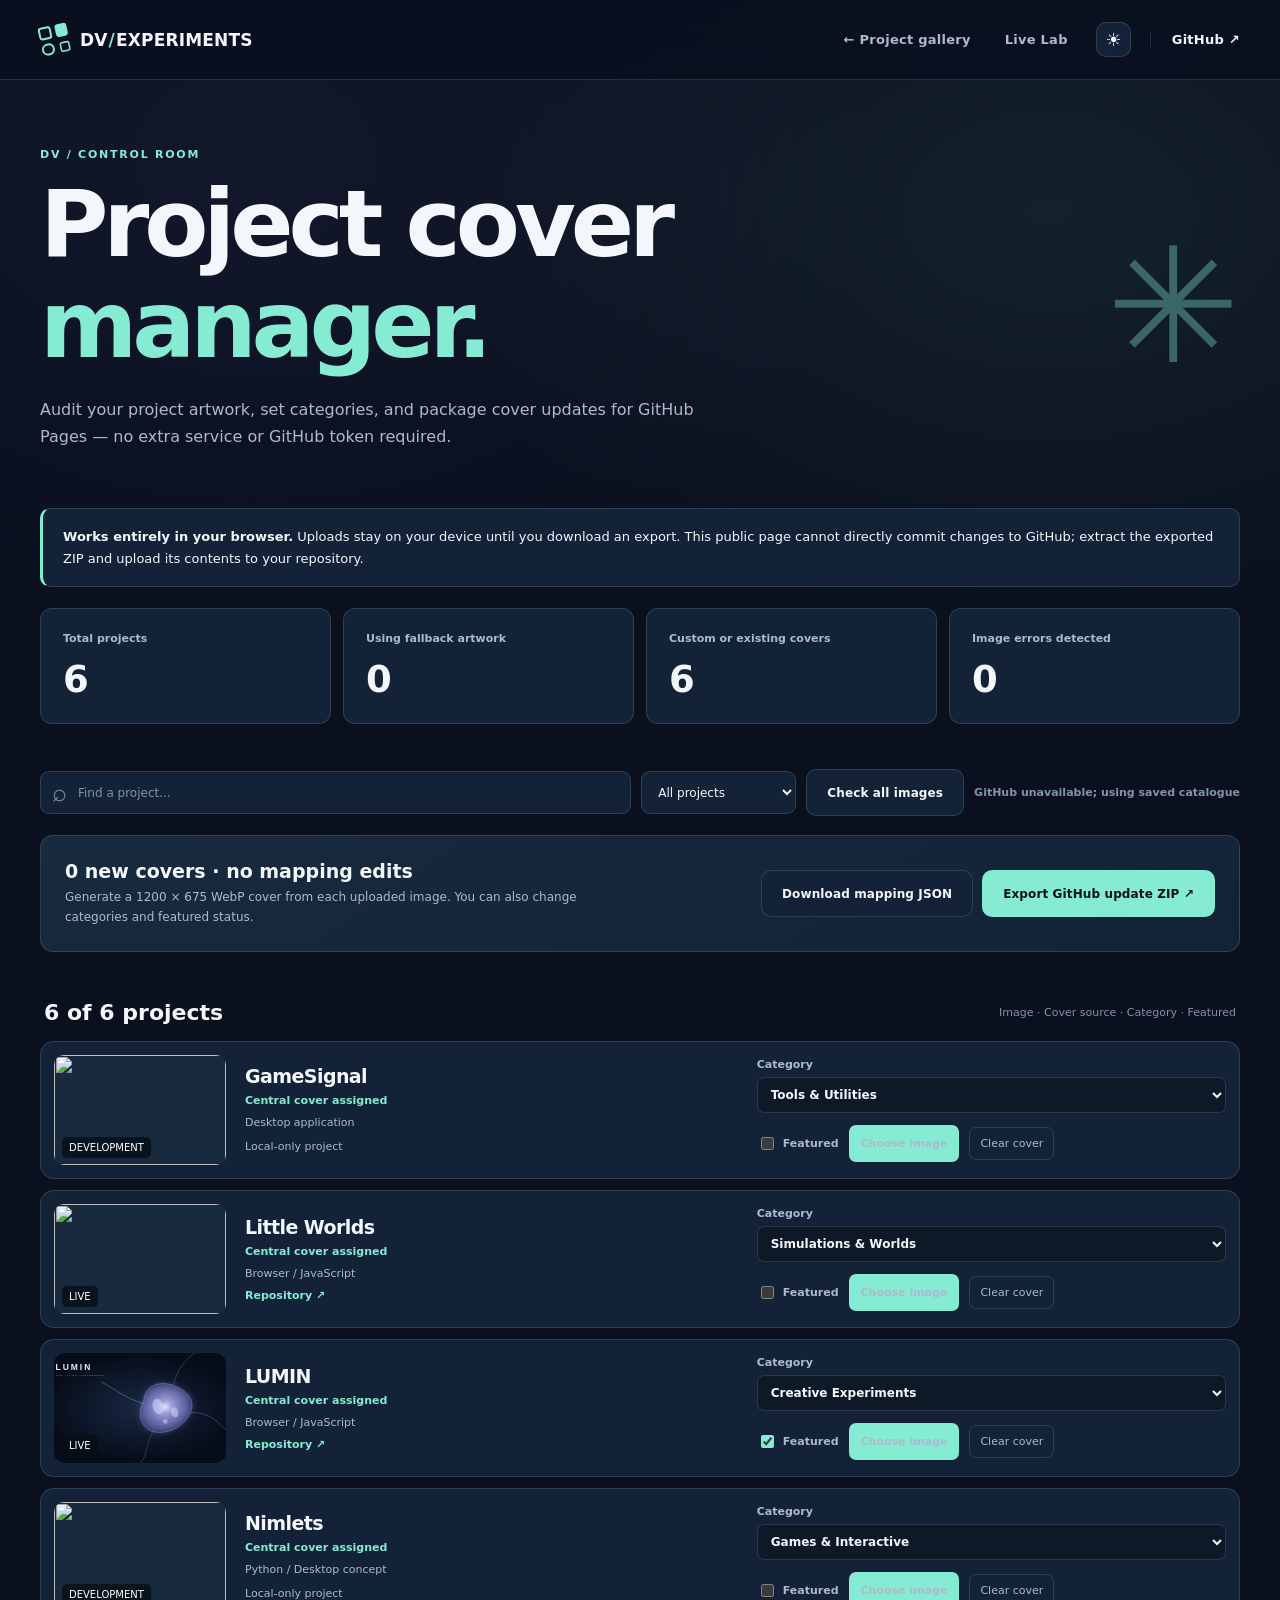
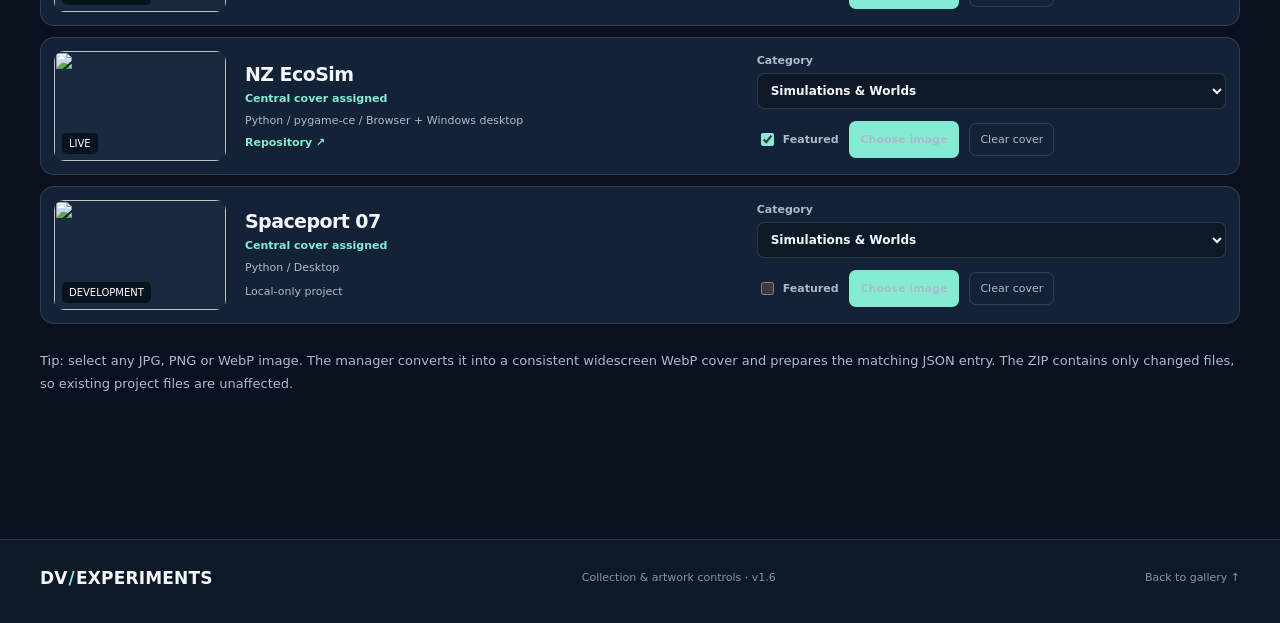
==== manage.html @ 73d59126 "Add files via upload" ====
<!doctype html>
<html lang="en">
<head>
  <meta charset="utf-8"><meta name="viewport" content="width=device-width, initial-scale=1">
  <meta name="theme-color" content="#0b1220"><meta name="description" content="Audit and prepare cover artwork updates for DV Experiments.">
  <title>Project Cover Manager — DV Experiments</title>
  <link rel="icon" type="image/svg+xml" href="favicon.svg"><link rel="stylesheet" href="assets/styles.css?v=1.6.0"><link rel="stylesheet" href="assets/manager.css?v=1.6.0">
  <script defer src="assets/projects.js?v=1.6.0"></script>
  <script defer src="assets/collection.js?v=1.6.0"></script>
  <script defer src="assets/project-sync.js?v=1.6.0"></script>
  <script defer src="assets/manager.js?v=1.6.0"></script>
</head>
<body data-page="manage">
<a href="#main" class="skip-link">Skip to manager</a>
<header class="site-header"><nav class="nav shell" aria-label="Main navigation">
  <a class="brand" href="./"><span class="brand-mark" aria-hidden="true"><span></span><span></span><span></span><span></span></span><span class="brand-wordmark">DV<span class="brand-slash">/</span>EXPERIMENTS</span></a>
  <div class="nav-links"><a href="./#projects">← Project gallery</a><a href="./#live">Live Lab</a></div>
  <div class="nav-actions"><button class="icon-button theme-toggle" type="button" aria-label="Switch to light theme" title="Toggle colour theme"><span class="theme-icon" aria-hidden="true">☀</span></button><a class="nav-github" href="https://github.com/DVExperiments/dvexperiments.github.io" target="_blank" rel="noopener noreferrer">GitHub ↗</a></div>
</nav></header>
<main id="main" class="shell manager-main">
  <div class="manager-heading"><div><p class="section-kicker">DV / CONTROL ROOM</p><h1>Project cover<br><span class="gradient-text">manager.</span></h1><p>Audit your project artwork, set categories, and package cover updates for GitHub Pages — no extra service or GitHub token required.</p></div><div class="manager-mark" aria-hidden="true">✳</div></div>
  <div class="manager-note"><strong>Works entirely in your browser.</strong> Uploads stay on your device until you download an export. This public page cannot directly commit changes to GitHub; extract the exported ZIP and upload its contents to your repository.</div>
  <div class="manager-stats" aria-live="polite"><div><span>Total projects</span><strong id="m-total">—</strong></div><div><span>Using fallback artwork</span><strong id="m-fallback">—</strong></div><div><span>Custom or existing covers</span><strong id="m-custom">—</strong></div><div><span>Image errors detected</span><strong id="m-broken">—</strong></div></div>
  <section class="manager-actions" aria-label="Cover management actions">
    <div class="manager-toolbar"><label class="search-wrap"><span aria-hidden="true">⌕</span><span class="visually-hidden">Search projects</span><input id="m-search" type="search" placeholder="Find a project..."></label><label class="select-wrap"><span class="visually-hidden">Show projects</span><select id="m-filter"><option value="all">All projects</option><option value="missing">Needs artwork</option><option value="broken">Broken images</option><option value="staged">Pending updates</option></select></label><button class="button button-outline" id="m-check" type="button">Check all images</button><span id="m-sync" class="manager-sync" role="status">Loading catalogue…</span></div>
    <div class="manager-export"><div><strong id="m-pending">No changes prepared</strong><small>Generate a 1200 × 675 WebP cover from each uploaded image. You can also change categories and featured status.</small></div><div class="manager-export-buttons"><button type="button" class="button button-outline" id="m-download-json">Download mapping JSON</button><button type="button" class="button button-primary" id="m-export">Export GitHub update ZIP ↗</button></div></div>
  </section>
  <section aria-label="Project artwork audit"><div class="manager-list-heading"><strong id="m-result">Projects</strong><span>Image · Cover source · Category · Featured</span></div><div id="m-grid" class="manager-projects"></div><p class="manager-help">Tip: select any JPG, PNG or WebP image. The manager converts it into a consistent widescreen WebP cover and prepares the matching JSON entry. The ZIP contains only changed files, so existing project files are unaffected.</p></section>
</main>
<footer class="footer"><div class="shell footer-inner"><a class="brand footer-brand" href="./"><span class="brand-wordmark">DV<span class="brand-slash">/</span>EXPERIMENTS</span></a><span>Collection & artwork controls · v1.6</span><div><a href="./#projects">Back to gallery ↑</a></div></div></footer>
</body>
</html>
---- assets/styles.css ----
:root{color-scheme:dark;--bg:#0a101e;--bg2:#0e1928;--surface:#142237;--surface2:#182a3e;--surface3:#21334a;--text:#f3f7fb;--muted:#adbacb;--soft:#8094aa;--line:rgba(183,214,227,.16);--accent:#85ecd3;--accent-rgb:133,236,211;--secondary-accent:#c2a8ff;--shadow:0 22px 70px rgba(0,0,0,.2);--outline:#d9fef4;font-family:Inter,ui-sans-serif,system-ui,-apple-system,BlinkMacSystemFont,"Segoe UI",sans-serif;font-synthesis:none}
:root[data-theme="light"]{color-scheme:light;--bg:#f5f7f7;--bg2:#edf2f1;--surface:#fff;--surface2:#e7efee;--surface3:#dce9e7;--text:#152435;--muted:#516575;--soft:#5d7886;--line:rgba(26,67,77,.16);--accent:#007b65;--accent-rgb:0,123,101;--secondary-accent:#6250bb;--shadow:0 20px 40px rgba(24,51,63,.07);--outline:#008d77}
*{box-sizing:border-box}html{scroll-behavior:smooth;scroll-padding-top:100px}body{margin:0;background:var(--bg);color:var(--text);min-width:320px;-webkit-font-smoothing:antialiased}body::before{content:"";position:absolute;z-index:-1;top:0;left:0;right:0;height:920px;pointer-events:none;background:radial-gradient(ellipse at 82% 23%,rgba(var(--accent-rgb),.08),transparent 43%),radial-gradient(ellipse at 20% 17%,rgba(102,92,180,.09),transparent 43%)}a{color:inherit;text-decoration:none}button,input,select{font:inherit}button{cursor:pointer}img{display:block;max-width:100%}h1,h2,h3,p{margin-top:0}h1,h2,h3{letter-spacing:-.055em}::selection{background:var(--accent);color:var(--bg)}:focus-visible{outline:3px solid var(--outline);outline-offset:4px}.shell{width:min(1200px,calc(100% - 68px));margin-inline:auto}.visually-hidden{position:absolute;width:1px;height:1px;clip-path:inset(50%);white-space:nowrap;overflow:hidden}.skip-link{position:absolute;z-index:999;top:-60px;left:20px;padding:12px 18px;background:var(--accent);color:var(--bg);border-radius:8px}.skip-link:focus{top:12px}.period{color:var(--accent)}
.site-header{position:sticky;z-index:50;top:0;background:color-mix(in srgb,var(--bg) 87%,transparent);backdrop-filter:blur(20px);border-bottom:1px solid var(--line)}.nav{height:79px;display:flex;align-items:center;gap:28px}.brand{display:inline-flex;align-items:center;gap:11px;white-space:nowrap}.brand-mark{width:29px;height:29px;display:grid;grid-template-columns:1fr 1fr;gap:4px;transform:rotate(-12deg)}.brand-mark span{display:block;border:2px solid var(--accent);border-radius:3px}.brand-mark span:nth-child(2){background:var(--accent)}.brand-mark span:nth-child(3){border-radius:100%}.brand-mark span:nth-child(4){transform:scale(.78)}.brand-wordmark{font-size:17px;font-weight:900;letter-spacing:.01em}.brand-slash{color:var(--accent);padding:0 1px}.nav-links{margin-left:auto;display:flex;gap:34px;align-items:center}.nav-links a,.nav-github{font-size:13px;font-weight:700;letter-spacing:.02em;color:var(--muted);transition:color .2s}.nav-links a:hover,.nav-github:hover{color:var(--accent)}.nav-actions{display:flex;gap:19px;align-items:center}.icon-button{width:35px;height:35px;border-radius:10px;border:1px solid var(--line);color:var(--text);background:var(--surface);font-size:18px;transition:background .2s}.icon-button:hover{background:var(--surface3)}.nav-github{border-left:1px solid var(--line);padding-left:21px;color:var(--text)}.nav-github span{color:var(--accent);margin-left:3px}
.hero{display:grid;grid-template-columns:1.06fr .94fr;align-items:center;gap:34px;padding-block:100px 104px;min-height:676px}.eyebrow,.section-kicker{color:var(--accent);font-size:11px;letter-spacing:.16em;font-weight:850}.eyebrow{display:flex;align-items:center;gap:10px;white-space:nowrap}.eyebrow-line{display:inline-block;width:22px;height:2px;background:var(--accent)}.hero-star{color:var(--secondary-accent)}.hero h1{font-size:clamp(56px,6.15vw,90px);line-height:1.05;font-weight:850;letter-spacing:-.077em;margin:26px 0 22px}.gradient-text{color:var(--accent)}.hero-lead{font-size:clamp(16px,1.55vw,20px);line-height:1.66;max-width:570px;color:var(--text);letter-spacing:-.017em;margin-bottom:10px}.hero-sub{max-width:515px;font-size:14px;line-height:1.8;color:var(--muted);margin-bottom:29px}.hero-buttons,.feature-buttons{display:flex;align-items:center;gap:15px;flex-wrap:wrap}.button{display:inline-flex;align-items:center;justify-content:center;gap:23px;min-height:47px;border-radius:10px;border:1px solid transparent;padding:12px 20px;font-size:12px;font-weight:850;letter-spacing:.01em;transition:transform .2s,background .2s,border-color .2s}.button:hover{transform:translateY(-2px)}.button-primary{background:var(--accent);color:var(--bg)}:root[data-theme="light"] .button-primary{color:#fff}.button-primary:hover{background:color-mix(in srgb,var(--accent) 78%,#fff)}.button-quiet{background:transparent;border:1px solid var(--line);color:var(--text)}.button-quiet:hover,.button-outline:hover{border-color:var(--accent)}.button-quiet span{color:var(--accent)}.button-outline{border-color:var(--line);color:var(--text);background:var(--surface)}.hero-stats{display:flex;gap:31px;margin-top:48px}.hero-stats>div{padding-right:28px;border-right:1px solid var(--line);display:flex;flex-direction:column;gap:5px}.hero-stats>div:last-child{border:0}.hero-stats strong{font-size:24px;letter-spacing:-.07em;font-weight:800}.hero-stats span{color:var(--soft);font-size:10px;letter-spacing:.12em;font-weight:750}
.hero-art{position:relative;min-width:0;display:flex;align-items:center;justify-content:center;padding:45px 0 35px}.art-orbit{position:absolute;border:1px solid rgba(var(--accent-rgb),.16);border-radius:50%;pointer-events:none}.orbit-one{width:110%;aspect-ratio:1;transform:rotate(22deg)}.orbit-two{width:84%;aspect-ratio:1;transform:rotate(-37deg);border-style:dashed}.hero-window{position:relative;z-index:2;width:min(100%,512px);background:#121e2b;border:1px solid rgba(204,249,237,.25);border-radius:15px;overflow:hidden;transform:rotate(2deg);box-shadow:0 40px 80px rgba(0,0,0,.40),0 0 100px rgba(89,218,182,.05);transition:transform .3s}.hero-window:hover{transform:rotate(0deg) translateY(-3px)}.window-bar{height:39px;background:#202e3e;display:flex;align-items:center;justify-content:space-between;padding:0 15px;color:#c6d6df;font-size:9px;letter-spacing:.14em;font-weight:750}.window-dots{display:flex;gap:5px}.window-dots i{display:block;width:6px;height:6px;border-radius:50%;background:#7e8b9e}.window-dots i:first-child{background:#da867b}.window-dots i:nth-child(2){background:#e4c480}.window-dots i:nth-child(3){background:#82cfae}.window-control{font-size:14px}.hero-window-image{display:block;overflow:hidden}.hero-window-image img{width:100%;aspect-ratio:1.27;object-fit:cover;transition:transform .45s}.hero-window-image:hover img{transform:scale(1.045)}.window-bottom{background:#141f2e;display:flex;align-items:center;justify-content:space-between;padding:18px 22px;color:#fff}.window-bottom>div{display:flex;flex-direction:column;gap:7px}.window-bottom strong{font-size:23px;letter-spacing:-.045em}.live-indicator{display:inline-flex;align-items:center;gap:8px;color:var(--accent);font-size:10px;letter-spacing:.12em;font-weight:850}.window-bottom .live-indicator{color:#85ecd3}.pulse-dot,.status-dot{display:inline-block;flex:0 0 auto;width:7px;height:7px;border-radius:50%;background:#65dcae;box-shadow:0 0 0 4px rgba(101,220,174,.13)}.pulse-dot{animation:pulse 2.1s ease-in-out infinite}.status-dot{background:var(--soft);box-shadow:none}.small-arrow{width:38px;height:38px;border:1px solid rgba(233,248,241,.25);border-radius:50%;display:grid;place-items:center;color:#85ecd3;font-size:21px;transition:background .2s}.small-arrow:hover{background:rgba(133,236,211,.15)}.floating-note{position:absolute;z-index:3;color:var(--accent);font-size:9px;letter-spacing:.19em;font-weight:800}.note-a{left:-17px;top:12px}.note-b{right:-10px;bottom:5px}
.marquee-band{overflow:hidden;background:var(--accent);color:var(--bg);height:42px;display:flex;align-items:center;transform:rotate(-1deg) scale(1.015)}:root[data-theme="light"] .marquee-band{color:white}.marquee-track{white-space:nowrap;word-spacing:.28em;font-size:11px;font-weight:900;letter-spacing:.16em;animation:drift 32s linear infinite}.marquee-track span{padding:0 22px}@keyframes drift{from{transform:translateX(0)}to{transform:translateX(-25%)}}@keyframes pulse{50%{box-shadow:0 0 0 7px rgba(101,220,174,.04)}}.section-space{padding-top:116px;padding-bottom:116px}.section-heading{display:flex;justify-content:space-between;align-items:end;gap:20px;margin-bottom:38px}.section-heading h2,.about-section h2,.next-project h2{font-size:clamp(36px,4.1vw,56px);font-weight:800;line-height:1.12;margin:13px 0 14px}.section-heading p:not(.section-kicker){color:var(--muted);max-width:600px;font-size:15px;line-height:1.6;margin:0}.heading-aside{display:flex;align-items:center;gap:16px;color:var(--soft);font-size:10px;letter-spacing:.12em;font-weight:800;line-height:1.8}.asterisk{font-size:55px;color:var(--accent);line-height:1}
.project-toolbar{display:flex;gap:20px;justify-content:space-between;align-items:center;flex-wrap:wrap;margin-bottom:16px}.filter-chips{display:flex;gap:7px;flex-wrap:wrap}.filter-chip{border:1px solid var(--line);border-radius:8px;background:var(--surface);color:var(--muted);font-size:12px;font-weight:730;padding:11px 15px;transition:all .2s}.filter-chip:hover{border-color:var(--accent);color:var(--text)}.filter-chip.is-active{background:var(--accent);color:var(--bg);border-color:var(--accent)}:root[data-theme="light"] .filter-chip.is-active{color:#fff}.toolbar-controls{display:flex;gap:9px;align-items:center}.search-wrap{width:210px;display:flex;align-items:center;gap:9px;border:1px solid var(--line);background:var(--surface);padding:0 11px;border-radius:9px}.search-wrap>span:not(.visually-hidden){font-size:25px;line-height:1;color:var(--soft)}.search-wrap:focus-within{border-color:var(--accent)}.search-wrap input{width:100%;min-width:0;background:transparent;color:var(--text);outline:none;border:0;font-size:12px;height:41px}.search-wrap input::placeholder{color:var(--soft)}.select-wrap select{height:43px;max-width:147px;background:var(--surface);border:1px solid var(--line);border-radius:9px;color:var(--text);font-size:12px;padding:0 28px 0 12px;cursor:pointer}.results-line{display:flex;justify-content:space-between;align-items:center;border-bottom:1px solid var(--line);margin-bottom:28px;padding-bottom:13px;color:var(--soft);font-size:11px;font-weight:800;letter-spacing:.08em}.sort-note{color:var(--soft);font-size:10px}.project-grid{display:grid;grid-template-columns:repeat(3,minmax(0,1fr));gap:21px}.project-card{background:var(--surface);border:1px solid var(--line);border-radius:14px;min-width:0;overflow:hidden;display:flex;flex-direction:column;transition:transform .25s,border-color .25s,box-shadow .25s}.project-card:hover{transform:translateY(-5px);border-color:rgba(var(--accent-rgb),.5);box-shadow:var(--shadow)}.card-visual{position:relative;display:block;overflow:hidden;background:var(--surface3);aspect-ratio:1.6}.card-visual img{height:100%;width:100%;object-fit:cover;transition:transform .5s}.project-card:hover .card-visual img{transform:scale(1.055)}.visual-index{position:absolute;top:15px;left:16px;font-size:9px;letter-spacing:.15em;color:#fff;font-weight:900;text-shadow:0 2px 8px rgba(0,0,0,.7)}.visual-arrow{position:absolute;right:14px;bottom:13px;width:32px;height:32px;display:grid;place-items:center;background:rgba(12,25,39,.6);border:1px solid rgba(255,255,255,.2);border-radius:50%;color:#fff;font-size:18px}.card-body{padding:23px 23px 18px;display:flex;flex:1;flex-direction:column}.card-meta{display:flex;align-items:center;justify-content:space-between;gap:9px;margin-bottom:15px}.card-meta>span:last-child{font-size:9px;color:var(--soft);font-weight:850;letter-spacing:.12em}.status-pill{white-space:nowrap;display:inline-flex;align-items:center;gap:9px;padding:7px 9px;border-radius:5px;border:1px solid var(--line);color:var(--muted);font-size:10px;font-weight:850;letter-spacing:.018em}.status-live{background:rgba(var(--accent-rgb),.08);border-color:rgba(var(--accent-rgb),.27);color:var(--accent)}.status-repository .status-dot{background:#b4a4fa}.status-development .status-dot{background:#d8a171}.card-title-link{display:flex;align-items:center;justify-content:space-between;gap:12px}.card-title-link h3{font-size:25px;line-height:1.2;margin:0;letter-spacing:-.05em}.card-title-link span{font-size:19px;color:var(--accent)}.card-body>p{font-size:12px;line-height:1.75;color:var(--muted);margin:13px 0 22px;flex:1}.card-bottom{border-top:1px solid var(--line);padding-top:16px;display:flex;justify-content:space-between;gap:10px;align-items:center}.card-bottom>span{font-size:10px;color:var(--soft)}.card-bottom>a{color:var(--accent);font-size:9px;letter-spacing:.08em;font-weight:850}.card-bottom>a:hover{text-decoration:underline}.empty-state{text-align:center;padding:80px 20px;border:1px dashed var(--line);border-radius:14px}.empty-state[hidden]{display:none}.empty-state>span{font-size:57px;color:var(--accent)}.empty-state h3{font-size:27px;margin:3px 0 9px}.empty-state p{color:var(--muted);margin-bottom:22px}
.feature-band{background:linear-gradient(140deg,var(--bg2),var(--surface));border-top:1px solid var(--line);border-bottom:1px solid var(--line)}.feature-layout{display:grid;grid-template-columns:.89fr 1.11fr;gap:75px;align-items:center}.feature-copy h2{font-size:clamp(39px,4.45vw,66px);line-height:1.12;margin:16px 0 21px}.feature-copy .live-indicator{margin-top:39px}.feature-copy>p:not(.section-kicker){max-width:460px;color:var(--muted);font-size:15px;line-height:1.85;margin-bottom:25px}.feature-buttons{margin-bottom:38px}.text-link{font-size:12px;color:var(--text);font-weight:800}.text-link span{color:var(--accent);margin-left:4px}.text-link:hover{color:var(--accent)}.feature-detail{display:flex;gap:23px;color:var(--soft);font-size:10px;font-weight:800;letter-spacing:.06em;flex-wrap:wrap}.feature-visual{position:relative;padding:25px 0}.feature-frame{transform:rotate(-2deg);border:1px solid var(--line);background:var(--bg);box-shadow:var(--shadow);border-radius:13px;overflow:hidden}.feature-frame img{width:100%;aspect-ratio:1.65;object-fit:cover}.feature-frame-head,.feature-frame-foot{display:flex;align-items:center;justify-content:space-between;padding:13px 18px;font-size:10px;color:var(--muted);font-weight:750;letter-spacing:.06em}.feature-frame-head{background:var(--surface3)}.feature-frame-foot{background:var(--surface);color:var(--soft)}.feature-frame-foot>span:first-child{display:flex;align-items:center;gap:10px}.feature-annotation{position:absolute;bottom:5px;right:-8px;color:var(--accent);font-size:10px;letter-spacing:.15em;font-weight:800}.about-layout{display:grid;grid-template-columns:1fr 1fr;gap:75px}.about-section h2{font-size:clamp(40px,4.8vw,72px)}.about-copy{padding-top:28px}.about-copy p{font-size:17px;line-height:1.9;color:var(--muted)}.about-links{display:flex;gap:30px;flex-wrap:wrap;margin-top:27px}.about-links a{font-weight:800;font-size:12px;padding-bottom:8px;border-bottom:1px solid var(--accent)}.about-links a span{color:var(--accent)}.about-links a:hover{color:var(--accent)}.footer{border-top:1px solid var(--line);padding:28px 0 35px;background:var(--bg2)}.footer-inner{display:flex;justify-content:space-between;align-items:center;gap:28px}.footer-inner>span,.footer-inner>div{font-size:11px;color:var(--soft)}.footer-inner>div{display:flex;gap:22px}.footer-inner a:not(.brand):hover{color:var(--accent)}
/* Project detail template */
.project-layout{padding-top:45px}.back-link{display:inline-flex;align-items:center;gap:12px;color:var(--accent);font-size:11px;font-weight:850;letter-spacing:.12em}.back-link:hover{gap:17px}.detail-heading{margin-top:43px}.detail-title-row{display:flex;align-items:center;justify-content:space-between}.detail-status{display:flex;align-items:center;gap:17px;flex-wrap:wrap;color:var(--soft);font-size:12px;font-weight:680}.detail-heading h1{font-size:clamp(63px,8vw,115px);line-height:1.05;letter-spacing:-.082em;margin:22px 0 13px}.detail-tagline{font-size:clamp(18px,2.2vw,24px);color:var(--muted);margin-bottom:43px}.detail-asterisk{font-size:95px;color:var(--accent);line-height:1}.detail-cover{margin:0;position:relative;border-radius:16px;overflow:hidden;background:var(--surface2);border:1px solid var(--line)}.detail-cover img{width:100%;height:min(50vw,555px);min-height:240px;object-fit:cover}.detail-cover figcaption{position:absolute;right:18px;bottom:18px;font-size:9px;letter-spacing:.15em;font-weight:900;padding:10px 12px;border-radius:5px;color:#fff;background:rgba(4,15,23,.72)}.detail-content{display:grid;grid-template-columns:1fr 1.03fr;gap:92px;padding:66px 0 90px;border-bottom:1px solid var(--line)}.detail-actions{display:flex;align-items:flex-start;gap:12px;flex-wrap:wrap;margin-bottom:59px}.unavailable-note{max-width:380px;padding:14px 18px;border:1px dashed var(--line);border-radius:9px;font-size:13px;line-height:1.65;color:var(--muted)}.detail-label{font-size:10px;color:var(--accent);font-weight:900;letter-spacing:.14em;margin-bottom:20px}.detail-intro{font-size:clamp(21px,2.4vw,29px);line-height:1.5;letter-spacing:-.033em;font-weight:620}.tag-list{display:flex;flex-wrap:wrap;gap:9px;margin-top:34px}.tag-list span{padding:10px 14px;background:var(--surface);border:1px solid var(--line);color:var(--muted);font-size:12px;border-radius:7px}.detail-section+.detail-section{margin-top:45px}.detail-section>p:not(.detail-label){font-size:14px;line-height:1.9;color:var(--muted);margin-bottom:16px}.highlight-list{margin:0;padding:0;list-style:none}.highlight-list li{display:flex;gap:14px;align-items:flex-start;padding:13px 0;border-bottom:1px solid var(--line);font-size:13px;line-height:1.65;color:var(--muted)}.highlight-list li span{color:var(--accent);font-size:19px;line-height:1}.project-note{margin-top:42px;padding:22px 24px;background:var(--surface);border:1px solid var(--line);border-left:3px solid var(--accent);border-radius:8px}.project-note strong{font-size:13px}.project-note p{font-size:12px;color:var(--muted);line-height:1.75;margin:8px 0 0}.next-project{padding:96px 0 120px}.related-grid{grid-template-columns:repeat(2,minmax(0,1fr))}.not-found{min-height:370px;padding:60px 0}.not-found h1{font-size:clamp(45px,7vw,80px)}.not-found p:not(.section-kicker){color:var(--muted);margin-bottom:25px}.error-page{min-height:100vh;display:flex;flex-direction:column;align-items:flex-start;justify-content:center}.error-code{font-size:12px;color:var(--accent);letter-spacing:.17em;font-weight:850;margin-top:85px}.error-page h1{font-size:clamp(50px,8vw,100px);line-height:1.1;margin:18px 0}.error-page p{font-size:17px;line-height:1.7;max-width:450px;color:var(--muted);margin-bottom:26px}
@media(max-width:1070px){.hero{padding-top:82px;gap:25px}.hero h1{font-size:clamp(51px,6vw,71px)}.eyebrow{font-size:9px}.hero-stats{gap:17px}.hero-stats>div{padding-right:17px}.project-grid{grid-template-columns:repeat(2,minmax(0,1fr))}.feature-layout{gap:40px}.detail-content{gap:45px}.heading-aside{display:none}}
@media(max-width:760px){.shell{width:min(100% - 40px,600px)}.nav{height:69px;gap:13px}.brand-wordmark{font-size:15px}.nav-links{display:none}.nav-actions{margin-left:auto;gap:10px}.nav-github{font-size:11px;padding-left:11px}.hero{grid-template-columns:1fr;padding-top:66px;padding-bottom:80px;min-height:auto;gap:30px}.hero h1{font-size:clamp(50px,9.7vw,78px)}.hero-lead{font-size:17px}.hero-art{max-width:560px;margin:0 auto;padding:38px 18px 10px}.hero-window{width:88%}.floating-note{font-size:8px}.note-a{left:8px}.note-b{right:8px}.art-orbit.orbit-one{width:96%}.art-orbit.orbit-two{width:78%}.hero-stats{margin-top:32px}.section-space{padding-block:79px}.section-heading h2{font-size:41px}.project-toolbar{align-items:stretch}.toolbar-controls{flex:1;flex-wrap:wrap}.search-wrap{width:auto;flex:1;min-width:160px}.select-wrap{flex:0 0 150px}.select-wrap select{width:100%}.feature-layout{grid-template-columns:1fr}.feature-copy .live-indicator{margin-top:23px}.feature-visual{margin-top:12px}.about-layout{grid-template-columns:1fr;gap:10px}.about-copy{padding-top:0}.footer-inner{align-items:flex-start;flex-direction:column;gap:17px}.detail-heading h1{font-size:clamp(61px,10.2vw,100px)}.detail-asterisk{font-size:55px}.detail-content{grid-template-columns:1fr;gap:39px;padding:45px 0 60px}.detail-actions{margin-bottom:36px}.next-project{padding:70px 0}.detail-cover figcaption{font-size:8px;bottom:9px;right:9px}}
@media(max-width:540px){.shell{width:calc(100% - 32px)}.hero h1{font-size:clamp(48px,12.25vw,67px)}.hero-stats{gap:13px}.hero-stats>div{padding-right:13px}.hero-stats strong{font-size:21px}.hero-stats span{font-size:8px}.hero-art{padding-inline:4px}.hero-window{width:93%}.project-grid,.related-grid{grid-template-columns:1fr}.project-toolbar{gap:12px}.filter-chip{font-size:11px;padding:10px 12px}.results-line .sort-note{display:none}.card-visual{aspect-ratio:1.8}.card-body{padding:21px}.feature-copy h2,.about-section h2{font-size:46px}.feature-detail{gap:10px}.feature-annotation{right:0}.detail-title-row{align-items:flex-start}.detail-asterisk{font-size:36px}.detail-heading h1{font-size:clamp(55px,11.8vw,77px)}.detail-tagline{margin-bottom:29px}.detail-cover img{height:270px}.section-heading{margin-bottom:25px}.eyebrow{flex-wrap:wrap;white-space:normal}.hero-stats>div:last-child{display:none}}
@media(prefers-reduced-motion:reduce){*,*::before,*::after{scroll-behavior:auto!important;animation:none!important;transition:none!important}}

/* v1.2: Wide, playable Live Lab with opt-in iframe loading. */
#live .feature-layout{grid-template-columns:minmax(0,1fr);gap:18px}
#live .feature-copy h2{max-width:920px;font-size:clamp(32px,4vw,56px);line-height:1.12}
#live .feature-copy .live-indicator{margin-top:16px}
#live .feature-copy>p:not(.section-kicker){max-width:880px;margin-bottom:18px}
#live .feature-buttons{display:flex;align-items:center;gap:24px;flex-wrap:wrap;margin:18px 0}
#live .feature-visual{padding:10px 0 22px;min-width:0}
#live .feature-frame.is-interactive{transform:none;width:100%;border-radius:14px}
#live .feature-frame-head,#live .feature-frame-foot{padding:12px 18px}
.live-choices{display:flex;gap:10px;flex-wrap:wrap;margin:18px 0 12px}
.live-choice{font:inherit;cursor:pointer;border:1px solid var(--line);border-radius:999px;padding:10px 15px;color:var(--muted);background:var(--surface);font-size:12px;font-weight:800}
.live-choice.is-active,.live-choice:hover{background:var(--accent);color:var(--bg);border-color:var(--accent)}
.feature-preview,.feature-simulation{position:relative;aspect-ratio:1300/780;width:100%;background:#14161a;overflow:hidden}
.feature-preview{display:grid;place-items:center}
.feature-preview>img{position:absolute;inset:0;width:100%;height:100%;object-fit:cover;aspect-ratio:auto;opacity:.66}
.feature-preview::after{content:'';position:absolute;inset:0;background:linear-gradient(transparent,rgba(0,0,0,.6));pointer-events:none}
.feature-preview-controls{position:relative;z-index:1;display:flex;align-items:center;justify-content:center;flex-direction:column;gap:15px;padding:18px;text-align:center}
.feature-preview-controls .button{font-size:14px;cursor:pointer}
.feature-preview-controls p{margin:0;max-width:560px;color:#fff;line-height:1.55;font-size:13px;text-shadow:0 1px 4px #000}
.feature-simulation>iframe{width:100%;height:100%;border:0;display:block;background:#14161a}
.feature-preview[hidden],.feature-simulation[hidden],.live-choices[hidden],.live-unload[hidden]{display:none!important}
.live-unload{font:inherit;border:none;background:transparent;color:var(--accent);cursor:pointer;font-weight:800;font-size:11px}
.live-unload:hover{text-decoration:underline}
.embed-help{font-size:12px;color:var(--muted);margin:12px 0 0;line-height:1.6}
@media(max-width:600px){#live .feature-copy h2{font-size:clamp(32px,8vw,42px)}.feature-preview-controls .button{padding:12px 15px}.feature-preview-controls p{font-size:11px}.feature-frame-head,.feature-frame-foot{gap:8px}}

/* v1.5–v1.6: collection navigation, featured gallery and compact list view. */
.featured-section{margin:0 0 73px}.featured-heading,.browse-heading{display:flex;align-items:flex-end;justify-content:space-between;gap:24px;margin-bottom:20px}.featured-heading h3,.browse-heading h3{font-size:clamp(26px,3vw,37px);margin:6px 0 0}.featured-heading>span{font-size:10px;color:var(--soft);letter-spacing:.1em;font-weight:800}.featured-mini-grid{display:grid;grid-template-columns:repeat(3,minmax(0,1fr));gap:15px}.featured-mini{display:flex;flex-direction:column;min-width:0;border:1px solid var(--line);border-radius:15px;background:var(--surface);overflow:hidden;transition:transform .2s,border-color .2s}.featured-mini:hover{transform:translateY(-3px);border-color:var(--accent)}.featured-mini>img{height:170px;width:100%;object-fit:cover;background:var(--surface2)}.featured-mini-body{padding:19px;display:grid;gap:8px}.featured-mini-body strong{font-size:22px;letter-spacing:-.04em}.featured-mini-body>span:last-child{color:var(--muted);font-size:12px;line-height:1.5}.featured-mini-kicker{font-size:10px;color:var(--accent);font-weight:850;letter-spacing:.06em}.browse-heading{margin-bottom:22px}.manage-link{font-size:12px;font-weight:800;color:var(--accent)}.manage-link:hover{text-decoration:underline}.filter-count{font-size:10px;margin-left:3px;opacity:.65}.toolbar-controls{flex-wrap:wrap;justify-content:flex-end}.view-controls{display:flex;gap:2px;padding:3px;background:var(--surface);border:1px solid var(--line);border-radius:9px}.view-choice{background:transparent;color:var(--soft);border:0;border-radius:6px;font-size:20px;width:35px;height:34px}.view-choice.is-active{background:var(--surface3);color:var(--accent)}.card-platform{position:absolute;bottom:12px;left:12px;font-size:10px;letter-spacing:.1em;font-weight:900;background:rgba(4,15,23,.83);color:white;padding:7px 9px;border-radius:6px}.card-visual{position:relative}.project-grid.is-list-view{grid-template-columns:1fr;gap:13px}.is-list-view .project-card{display:grid;grid-template-columns:minmax(160px,29%) minmax(0,1fr);align-items:stretch}.is-list-view .card-visual{min-height:180px;aspect-ratio:auto}.is-list-view .card-visual img{width:100%;height:100%;position:absolute;inset:0;object-fit:cover}.is-list-view .card-body{display:flex;flex-direction:column;justify-content:center;padding:22px 26px}.is-list-view .card-bottom{margin-top:12px}.is-list-view .card-body>p{display:-webkit-box;-webkit-box-orient:vertical;-webkit-line-clamp:2;overflow:hidden}.project-card.is-image-broken .card-visual{background:var(--surface2)}
@media(max-width:950px){.featured-mini-grid{grid-template-columns:repeat(2,minmax(0,1fr))}.toolbar-controls{justify-content:flex-start}}
@media(max-width:600px){.featured-mini-grid{grid-template-columns:1fr}.featured-mini-grid .featured-mini:last-child{display:flex}.featured-mini{display:grid;grid-template-columns:130px 1fr;min-height:130px}.featured-mini>img{height:100%;min-height:130px}.featured-mini-body{padding:13px}.featured-mini-body strong{font-size:19px}.featured-heading>span{display:none}.browse-heading{align-items:center}.browse-heading h3{font-size:26px}.browse-heading .manage-link{max-width:140px;text-align:right}.toolbar-controls{width:100%}.toolbar-controls .search-wrap{flex-basis:100%}.toolbar-controls .select-wrap{flex:1 1 140px}.toolbar-controls .select-wrap select{width:100%}.is-list-view .project-card{grid-template-columns:125px minmax(0,1fr)}.is-list-view .card-visual{min-height:175px}.is-list-view .card-body{padding:14px}.is-list-view .card-meta{flex-wrap:wrap}.is-list-view .card-body>p,.is-list-view .card-bottom>span{display:none}.is-list-view .card-title-link h3{font-size:19px}}
---- assets/manager.css ----
.manager-main{padding-top:68px;padding-bottom:130px}.manager-heading{display:flex;justify-content:space-between;align-items:center;gap:30px;margin-bottom:42px}.manager-heading h1{font-size:clamp(52px,7.3vw,94px);line-height:1.08;margin:13px 0 20px}.manager-heading p:last-child{max-width:680px;font-size:16px;line-height:1.7;color:var(--muted)}.manager-mark{font-size:160px;line-height:1;color:var(--accent);opacity:.36}.manager-note{font-size:13px;line-height:1.65;padding:17px 20px;background:var(--surface);border:1px solid var(--line);border-left:3px solid var(--accent);border-radius:10px;margin-bottom:21px}.manager-stats{display:grid;grid-template-columns:repeat(4,minmax(0,1fr));gap:12px;margin-bottom:45px}.manager-stats>div{display:grid;gap:12px;padding:22px;border:1px solid var(--line);border-radius:12px;background:var(--surface)}.manager-stats span{color:var(--muted);font-size:11px;line-height:1.4;font-weight:700}.manager-stats strong{font-size:37px;letter-spacing:-.06em}.manager-actions{display:grid;gap:19px}.manager-toolbar{display:flex;align-items:center;gap:10px;flex-wrap:wrap}.manager-toolbar .search-wrap{flex:1;min-width:180px}.manager-toolbar .select-wrap select{min-width:155px}.manager-sync{color:var(--soft);font-size:11px;font-weight:700}.manager-export{display:flex;align-items:center;justify-content:space-between;gap:22px;background:linear-gradient(145deg,var(--surface2),var(--surface));border:1px solid var(--line);border-radius:13px;padding:24px;margin:0 0 48px}.manager-export>div:first-child{display:grid;gap:6px}.manager-export strong{font-size:19px}.manager-export small{display:block;max-width:560px;line-height:1.6;color:var(--muted);font-size:12px}.manager-export-buttons{display:flex;gap:9px;flex-wrap:wrap}.manager-list-heading{display:flex;align-items:center;justify-content:space-between;gap:14px;padding:0 4px 16px}.manager-list-heading strong{font-size:22px}.manager-list-heading span{font-size:11px;color:var(--soft)}.manager-projects{display:grid;gap:11px}.manager-item{display:grid;grid-template-columns:172px minmax(200px,1.05fr) minmax(250px,1fr);align-items:center;gap:19px;border:1px solid var(--line);border-radius:14px;padding:13px;background:var(--surface)}.manager-item.is-staged{border-color:rgba(var(--accent-rgb),.65)}.manager-thumb{height:110px;position:relative;background:var(--surface2);border-radius:10px;overflow:hidden}.manager-thumb img{width:100%;height:100%;object-fit:cover}.manager-thumb span{position:absolute;bottom:7px;left:8px;padding:5px 7px;background:rgba(4,15,23,.83);color:#fff;font-size:10px;border-radius:5px}.manager-details{display:grid;gap:7px;min-width:0}.manager-details strong{font-size:19px;letter-spacing:-.03em;overflow-wrap:anywhere}.manager-details a{font-size:11px;color:var(--accent);font-weight:750}.manager-details small{color:var(--muted);font-size:11px;line-height:1.55}.manager-quality{font-size:11px;font-weight:780}.manager-quality.fallback,.manager-quality.broken{color:#ffbf90}.manager-quality.curated{color:var(--accent)}.manager-inputs{display:grid;gap:12px}.manager-inputs label{display:grid;gap:6px;font-size:11px;color:var(--muted);font-weight:750}.manager-inputs select{background:var(--bg2);border:1px solid var(--line);border-radius:7px;color:var(--text);font-size:12px;max-width:100%;padding:9px}.manager-quick{display:flex;align-items:center;gap:10px;flex-wrap:wrap}.manager-quick label.is-featured{display:flex;align-items:center;gap:6px}.manager-quick input[type=checkbox]{accent-color:var(--accent)}.manager-upload{position:relative;display:inline-flex;align-items:center;justify-content:center;min-height:37px;padding:9px 12px;border-radius:7px;background:var(--accent);color:var(--bg);font-size:11px;font-weight:850;cursor:pointer}.manager-upload input{position:absolute;width:1px;height:1px;opacity:0;pointer-events:none}.manager-upload:focus-within{outline:3px solid var(--outline)}.manager-remove{background:transparent;border:1px solid var(--line);border-radius:7px;padding:9px 10px;color:var(--muted);font-size:11px}.manager-help{margin-top:25px;color:var(--muted);font-size:13px;line-height:1.8}.manager-empty{padding:50px;border:1px dashed var(--line);border-radius:12px;text-align:center;color:var(--muted)}
@media(max-width:1100px){.manager-item{grid-template-columns:150px 1fr}.manager-inputs{grid-column:1 / -1;display:flex;align-items:center;justify-content:space-between;flex-wrap:wrap}.manager-inputs>label:first-child{min-width:220px}}@media(max-width:700px){.manager-main{padding-top:46px}.manager-mark{display:none}.manager-stats{grid-template-columns:repeat(2,1fr)}.manager-stats>div{padding:14px}.manager-stats strong{font-size:29px}.manager-export{align-items:stretch;flex-direction:column;padding:17px}.manager-export-buttons{display:grid}.manager-export-buttons button{width:100%}.manager-list-heading span{display:none}.manager-item{grid-template-columns:110px minmax(0,1fr);gap:12px}.manager-thumb{height:100px}.manager-details strong{font-size:16px}.manager-inputs>label:first-child{flex:1}.manager-inputs{align-items:stretch}.manager-quick{justify-content:space-between;width:100%}}
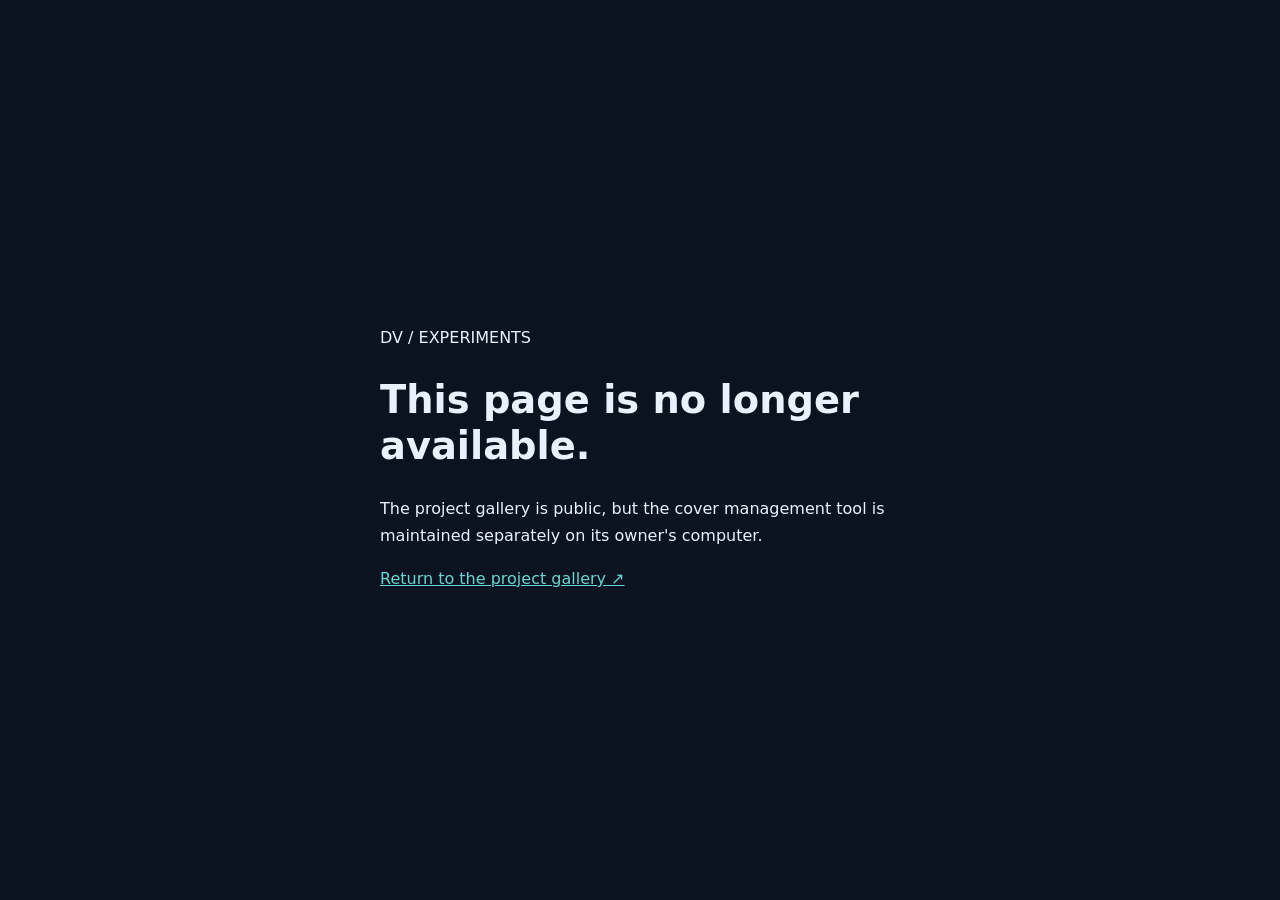
==== commit 02a11f34: "Add files via upload" ====
--- a/manage.html
+++ b/manage.html
@@ -1,32 +1,7 @@
 <!doctype html>
-<html lang="en">
-<head>
-  <meta charset="utf-8"><meta name="viewport" content="width=device-width, initial-scale=1">
-  <meta name="theme-color" content="#0b1220"><meta name="description" content="Audit and prepare cover artwork updates for DV Experiments.">
-  <title>Project Cover Manager — DV Experiments</title>
-  <link rel="icon" type="image/svg+xml" href="favicon.svg"><link rel="stylesheet" href="assets/styles.css?v=1.6.0"><link rel="stylesheet" href="assets/manager.css?v=1.6.0">
-  <script defer src="assets/projects.js?v=1.6.0"></script>
-  <script defer src="assets/collection.js?v=1.6.0"></script>
-  <script defer src="assets/project-sync.js?v=1.6.0"></script>
-  <script defer src="assets/manager.js?v=1.6.0"></script>
-</head>
-<body data-page="manage">
-<a href="#main" class="skip-link">Skip to manager</a>
-<header class="site-header"><nav class="nav shell" aria-label="Main navigation">
-  <a class="brand" href="./"><span class="brand-mark" aria-hidden="true"><span></span><span></span><span></span><span></span></span><span class="brand-wordmark">DV<span class="brand-slash">/</span>EXPERIMENTS</span></a>
-  <div class="nav-links"><a href="./#projects">← Project gallery</a><a href="./#live">Live Lab</a></div>
-  <div class="nav-actions"><button class="icon-button theme-toggle" type="button" aria-label="Switch to light theme" title="Toggle colour theme"><span class="theme-icon" aria-hidden="true">☀</span></button><a class="nav-github" href="https://github.com/DVExperiments/dvexperiments.github.io" target="_blank" rel="noopener noreferrer">GitHub ↗</a></div>
-</nav></header>
-<main id="main" class="shell manager-main">
-  <div class="manager-heading"><div><p class="section-kicker">DV / CONTROL ROOM</p><h1>Project cover<br><span class="gradient-text">manager.</span></h1><p>Audit your project artwork, set categories, and package cover updates for GitHub Pages — no extra service or GitHub token required.</p></div><div class="manager-mark" aria-hidden="true">✳</div></div>
-  <div class="manager-note"><strong>Works entirely in your browser.</strong> Uploads stay on your device until you download an export. This public page cannot directly commit changes to GitHub; extract the exported ZIP and upload its contents to your repository.</div>
-  <div class="manager-stats" aria-live="polite"><div><span>Total projects</span><strong id="m-total">—</strong></div><div><span>Using fallback artwork</span><strong id="m-fallback">—</strong></div><div><span>Custom or existing covers</span><strong id="m-custom">—</strong></div><div><span>Image errors detected</span><strong id="m-broken">—</strong></div></div>
-  <section class="manager-actions" aria-label="Cover management actions">
-    <div class="manager-toolbar"><label class="search-wrap"><span aria-hidden="true">⌕</span><span class="visually-hidden">Search projects</span><input id="m-search" type="search" placeholder="Find a project..."></label><label class="select-wrap"><span class="visually-hidden">Show projects</span><select id="m-filter"><option value="all">All projects</option><option value="missing">Needs artwork</option><option value="broken">Broken images</option><option value="staged">Pending updates</option></select></label><button class="button button-outline" id="m-check" type="button">Check all images</button><span id="m-sync" class="manager-sync" role="status">Loading catalogue…</span></div>
-    <div class="manager-export"><div><strong id="m-pending">No changes prepared</strong><small>Generate a 1200 × 675 WebP cover from each uploaded image. You can also change categories and featured status.</small></div><div class="manager-export-buttons"><button type="button" class="button button-outline" id="m-download-json">Download mapping JSON</button><button type="button" class="button button-primary" id="m-export">Export GitHub update ZIP ↗</button></div></div>
-  </section>
-  <section aria-label="Project artwork audit"><div class="manager-list-heading"><strong id="m-result">Projects</strong><span>Image · Cover source · Category · Featured</span></div><div id="m-grid" class="manager-projects"></div><p class="manager-help">Tip: select any JPG, PNG or WebP image. The manager converts it into a consistent widescreen WebP cover and prepares the matching JSON entry. The ZIP contains only changed files, so existing project files are unaffected.</p></section>
-</main>
-<footer class="footer"><div class="shell footer-inner"><a class="brand footer-brand" href="./"><span class="brand-wordmark">DV<span class="brand-slash">/</span>EXPERIMENTS</span></a><span>Collection & artwork controls · v1.6</span><div><a href="./#projects">Back to gallery ↑</a></div></div></footer>
-</body>
-</html>
+<html lang="en"><head><meta charset="utf-8"><meta name="viewport" content="width=device-width,initial-scale=1">
+<meta name="robots" content="noindex,nofollow"><title>Page unavailable — DV Experiments</title>
+<style>body{font:16px/1.7 system-ui,sans-serif;background:#0b1220;color:#e9f2fc;display:grid;min-height:100vh;place-items:center;margin:0;padding:20px;box-sizing:border-box}main{max-width:520px}a{color:#6ad6d2}h1{line-height:1.2;font-size:2.4rem}</style></head>
+<body><main><p>DV / EXPERIMENTS</p><h1>This page is no longer available.</h1>
+<p>The project gallery is public, but the cover management tool is maintained separately on its owner's computer.</p>
+<a href="./">Return to the project gallery ↗</a></main></body></html>
